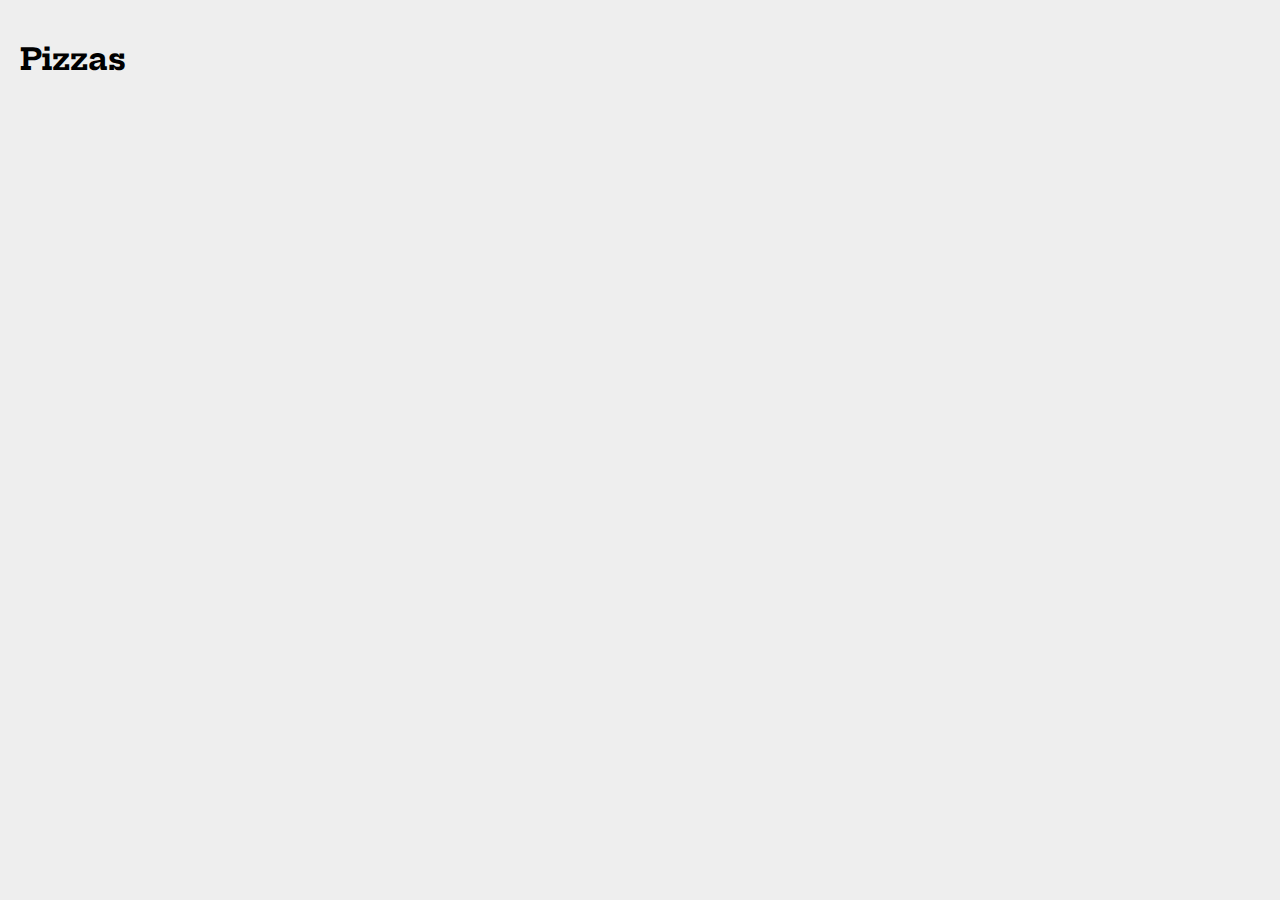
==== pizza/index.html @ 86b5ff42 "projeto pizza" ====
<!DOCTYPE html>
<html>
<head>
    <meta charset="utf-8" />
    <title>Curso de JavaScript</title>
    <link rel="stylesheet" href="style.css" />
    <meta name="viewport" content="width=device-width, initial-scale=1.0">
    <link href="https://fonts.googleapis.com/css?family=Hepta+Slab:400,700|Lato:400,700&display=swap" rel="stylesheet">
</head>
<body>
    <div class="models">
        <div class="pizza-item">
            <a href="">
                <div class="pizza-item--img"><img src="" /></div>
                <div class="pizza-item--add">+</div>
            </a>
            <div class="pizza-item--price">R$ --</div>
            <div class="pizza-item--name">--</div>
            <div class="pizza-item--desc">--</div>
        </div>
        <div class="cart--item">
            <img src="" />
            <div class="cart--item-nome">--</div>
            <div class="cart--item--qtarea">
                <button class="cart--item-qtmenos">-</button>
                <div class="cart--item--qt">1</div>
                <button class="cart--item-qtmais">+</button>
            </div>
        </div>
    </div>
    <header>
        <div class="menu-openner"><span>0</span>🛒</div>
    </header>
    <main>
        <h1>Pizzas</h1>
        <div class="pizza-area"></div>
    </main>
    <aside>
        <div class="cart--area">
            <div class="menu-closer">❌</div>
            <h1>Suas Pizzas</h1>
            <div class="cart"></div>
            <div class="cart--details">
                <div class="cart--totalitem subtotal">
                    <span>Subtotal</span>
                    <span>R$ --</span>
                </div>
                <div class="cart--totalitem desconto">
                    <span>Desconto (-10%)</span>
                    <span>R$ --</span>
                </div>
                <div class="cart--totalitem total big">
                    <span>Total</span>
                    <span>R$ --</span>
                </div>
                <div class="cart--finalizar">Finalizar a compra</div>
            </div>
        </div>
    </aside>
    <div class="pizzaWindowArea">
        <div class="pizzaWindowBody">
            <div class="pizzaInfo--cancelMobileButton">Voltar</div>
            <div class="pizzaBig">
                <img src="" />
            </div>
            <div class="pizzaInfo">
                <h1>--</h1>
                <div class="pizzaInfo--desc">--</div>
                <div class="pizzaInfo--sizearea">
                    <div class="pizzaInfo--sector">Tamanho</div>
                    <div class="pizzaInfo--sizes">
                        <div data-key="0" class="pizzaInfo--size">PEQUENA <span>--</span></div>
                        <div data-key="1" class="pizzaInfo--size">MÉDIO <span>--</span></div>
                        <div data-key="2" class="pizzaInfo--size selected">GRANDE <span>--</span></div>
                    </div>
                </div>
                <div class="pizzaInfo--pricearea">
                    <div class="pizzaInfo--sector">Preço</div>
                    <div class="pizzaInfo--price">
                        <div class="pizzaInfo--actualPrice">R$ --</div>
                        <div class="pizzaInfo--qtarea">
                            <button class="pizzaInfo--qtmenos">-</button>
                            <div class="pizzaInfo--qt">1</div>
                            <button class="pizzaInfo--qtmais">+</button>
                        </div>
                    </div>
                </div>
                <div class="pizzaInfo--addButton">Adicionar ao carrinho</div>
                <div class="pizzaInfo--cancelButton">Cancelar</div>
            </div>
        </div>
    </div>

    <script type="text/javascript" src="pizzas.js"></script>
    <script type="text/javascript" src="script.js"></script>
</body>
</html>
---- pizza/style.css ----
* {
    box-sizing: border-box;
}
body {
    background-color:#EEE;
    font-family:'Lato',Helvetica,Arial;
    font-size:15px;
    display:flex;
    margin:0;
    min-height:100vh;
}
.models {
    display:none;
}

header {
    position: fixed;
    left:0;
    top:0;
    right:0;
    height:60px;
    background-color:#399ade;
    display:none;
    justify-content: flex-end;
    align-items: center;
}
.menu-openner {
    margin-right: 15px;
    font-size: 26px;
    background-color: #a9dcff;
    padding: 5px 20px;
    border-radius: 5px;
}
.menu-openner span {
    margin-right:10px;
}
.menu-closer {
    width:32px;
    height:32px;
    display:none;
    font-size: 30px;
}

aside {
    background-color:#9ccbe6;
    width:0vw;
    font-family:'Hepta Slab', Helvetica, Arial;
    transition:all ease .2s;
    overflow-x:hidden;
}
aside.show {
    width:30vw;
}
.cart--area {
    padding:20px;
}
main {
    flex:1;
    padding:20px;
}
h1 {
    font-family:'Hepta Slab', Helvetica, Arial;
}
.pizza-area {
    display:grid;
    grid-template-columns: repeat(3, 1fr);
}
.pizza-item {
    text-align: center;
    max-width:250px;
    font-family:'Hepta Slab', Helvetica, Arial;
    margin:0 auto 50px auto;
}
.pizza-item a {
    display:flex;
    flex-direction: column;
    align-items:center;
    text-decoration: none;
}
.pizza-item--img {
    width:200px;
    height:200px;
    background-color:#EEE;
    border-radius:100px;
    box-shadow:0px 10px 50px rgba(0, 0, 0, 0.2);
}
.pizza-item--img img {
    width:100%;
    height:auto;
}
.pizza-item--add {
    width:50px;
    height:50px;
    line-height:50px;
    border-radius:25px;
    background-color:#388bc5;
    text-align:center;
    color:#FFF;
    font-size:22px;
    cursor:pointer;
    margin-top:-25px;
    transition:all ease .2s;
}
.pizza-item a:hover .pizza-item--add {
    background-color:#244c88;
}
.pizza-item--price {
    font-size:15px;
    color:#333;
    margin-top:5px;
}
.pizza-item--name {
    font-size:20px;
    font-weight: bold;
    color:#000;
    margin-top:5px;
}
.pizza-item--desc {
    font-size:13px;
    color:#555;
    margin-top:10px;
}

.pizzaWindowArea {
    position:fixed;
    left:0;
    top:0;
    bottom:0;
    right:0;
    background-color:rgba(255, 255, 255, 0.5);
    display:none;
    transition: all ease .5s;
    justify-content: center;
    align-items: center;
    overflow-y:auto;
}
.pizzaWindowBody {
    width:900px;
    background-color:#FFF;
    border-radius:10px;
    box-shadow:0px 0px 15px #999;
    display:flex;
    margin:20px 0px;
}
.pizzaBig {
    flex:1;
    display:flex;
    justify-content: center;
    align-items: center;
}
.pizzaBig--back {
    position:absolute;
    width:30px;
    height:30px;
    background-color:#000;
}
.pizzaBig img {
    height:400px;
    width:auto;
}
.pizzaInfo {
    flex:1;
    font-family:'Hepta Slab', Helvetica, Arial;
    padding-bottom:50px;
}
.pizzaInfo h1 {
    margin-top:50px;
}
.pizzaInfo .pizzaInfo--desc {
    font-size:15px;
    color:#999;
    margin-top:10px;
    font-family:'Lato',Helvetica,Arial;
}
.pizzaInfo--sector {
    color:#CCC;
    text-transform: uppercase;
    font-size:14px;
    margin-top:30px;
    margin-bottom:10px;
}
.pizzaInfo--sizes {
    display:inline-flex;
    border-radius:10px;
    overflow:hidden;
}
.pizzaInfo--size {
    padding:10px 15px;
    color:#000;
    background-color:#EEE;
    font-size:13px;
    font-weight: bold;
    cursor:pointer;
}
.pizzaInfo--size:hover {
    background-color:#CCC;
}
.pizzaInfo--size.selected {
    background-color:#399ade;
    color:#FFF;
}
.pizzaInfo--size.selected span {
    color:#D6D6D6;
}
.pizzaInfo--size span {
    font-size:12px;
    color:#999;
    font-weight: normal;
}
.pizzaInfo--price {
    display:flex;
    align-items:center;
}
.pizzaInfo--actualPrice {
    font-size:28px;
    margin-right:30px;
}
.pizzaInfo--qtarea {
    display:inline-flex;
    background-color:#EEE;
    border-radius:10px;
    height:30px;
}
.pizzaInfo--qtarea button {
    border:0;
    background-color:transparent;
    font-size:17px;
    outline:0;
    cursor:pointer;
    padding:0px 10px;
    color:#333;
}
.pizzaInfo--qt {
    line-height: 30px;
    font-size: 12px;
    font-weight: bold;
    padding: 0px 5px;
    color:#000;
}
.pizzaInfo--addButton {
    margin-top:30px;
    padding:20px 30px;
    border-radius:20px;
    background-color:#48d05f;
    color:#FFF;
    display:inline-block;
    cursor:pointer;
    margin-right:30px;
}
.pizzaInfo--addButton:hover {
    background-color:#32a345;
}
.pizzaInfo--cancelButton {
    display:inline-block;
    cursor:pointer;
}
.pizzaInfo--cancelMobileButton {
    display:none;
    height:40px;
    text-align:center;
    line-height: 40px;
    margin-bottom:30px;
}
.cart {
    margin-bottom:20px;
}
.cart--item {
    display:flex;
    align-items:center;
    margin:10px 0;
}
.cart--item img {
    width:40px;
    height:40px;
    margin-right:20px;
}
.cart--item-nome {
    flex:1;
}
.cart--item--qtarea {
    display:inline-flex;
    background-color:#EEE;
    border-radius:10px;
    height:30px;
}
.cart--item--qtarea button {
    border:0;
    background-color:transparent;
    font-size:17px;
    outline:0;
    cursor:pointer;
    padding:0px 10px;
    color:#333;
}
.cart--item--qt {
    line-height: 30px;
    font-size: 12px;
    font-weight: bold;
    padding: 0px 5px;
    color:#000;
}
.cart--totalitem {
    padding:15px 0;
    border-top:1px solid #79b9dd;
    color:#315970;
    display:flex;
    justify-content: space-between;
    font-size:15px;
}
.cart--totalitem span:first-child {
    font-weight: bold;
}
.cart--totalitem.big {
    font-size:20px;
    color:#000;
    font-weight: bold;
}
.cart--finalizar {
    padding:20px 30px;
    border-radius:20px;
    background-color:#48d05f;
    color:#FFF;
    cursor:pointer;
    text-align:center;
    margin-top:20px;
    border:2px solid #63f77c;
    transition: all ease .2s;
}
.cart--finalizar:hover {
    background-color:#35af4a;
}

@media (max-width:1000px) {
    .pizza-area {
        grid-template-columns: repeat(2, 1fr);
    }
}

@media (max-width:840px) {
    body {
        flex-direction: column;
    }
    .pizza-area {
        display:block;
    }
    .pizza-item {
        max-width:100%;
    }
    header {
        display:flex;
    }
    main {
        padding-top:60px;
    }

    aside {
        width:auto;
        position:fixed;
        left:100vw;
        right:0;
        top:0;
        bottom:0;
        transition: all ease .2s;
    }
    aside.show {
        width:auto;
    }
    .cart--area {
        width:100vw;
    }

    .menu-closer {
        display:block;
    }

    .pizzaWindowArea {
        justify-content:flex-start;
        align-items: flex-start;
    }

    .pizzaWindowBody {
        width:100vw;
        display:block;
        padding:20px;
        border-radius:0;
        box-shadow:none;
        margin:0;
    }

    .pizzaBig img {
        width: 75%;
        height: auto;
    }

    .pizzaInfo h1 {
        margin-top:20px;
    }

    .pizzaInfo--qtarea {
        height:60px;
    }
    .pizzaInfo--qtarea button {
        font-size:25px;
        padding:0px 25px;
    }
    .pizzaInfo--qt {
        line-height: 60px;
        font-size:20px;
    }
    .pizzaInfo--addButton {
        font-size:20px;
        display:block;
        text-align:center;
        margin:30px auto;
    }

    .pizzaInfo--cancelButton {
        display:none;
    }
    .pizzaInfo--cancelMobileButton {
        display:block;
    }
}
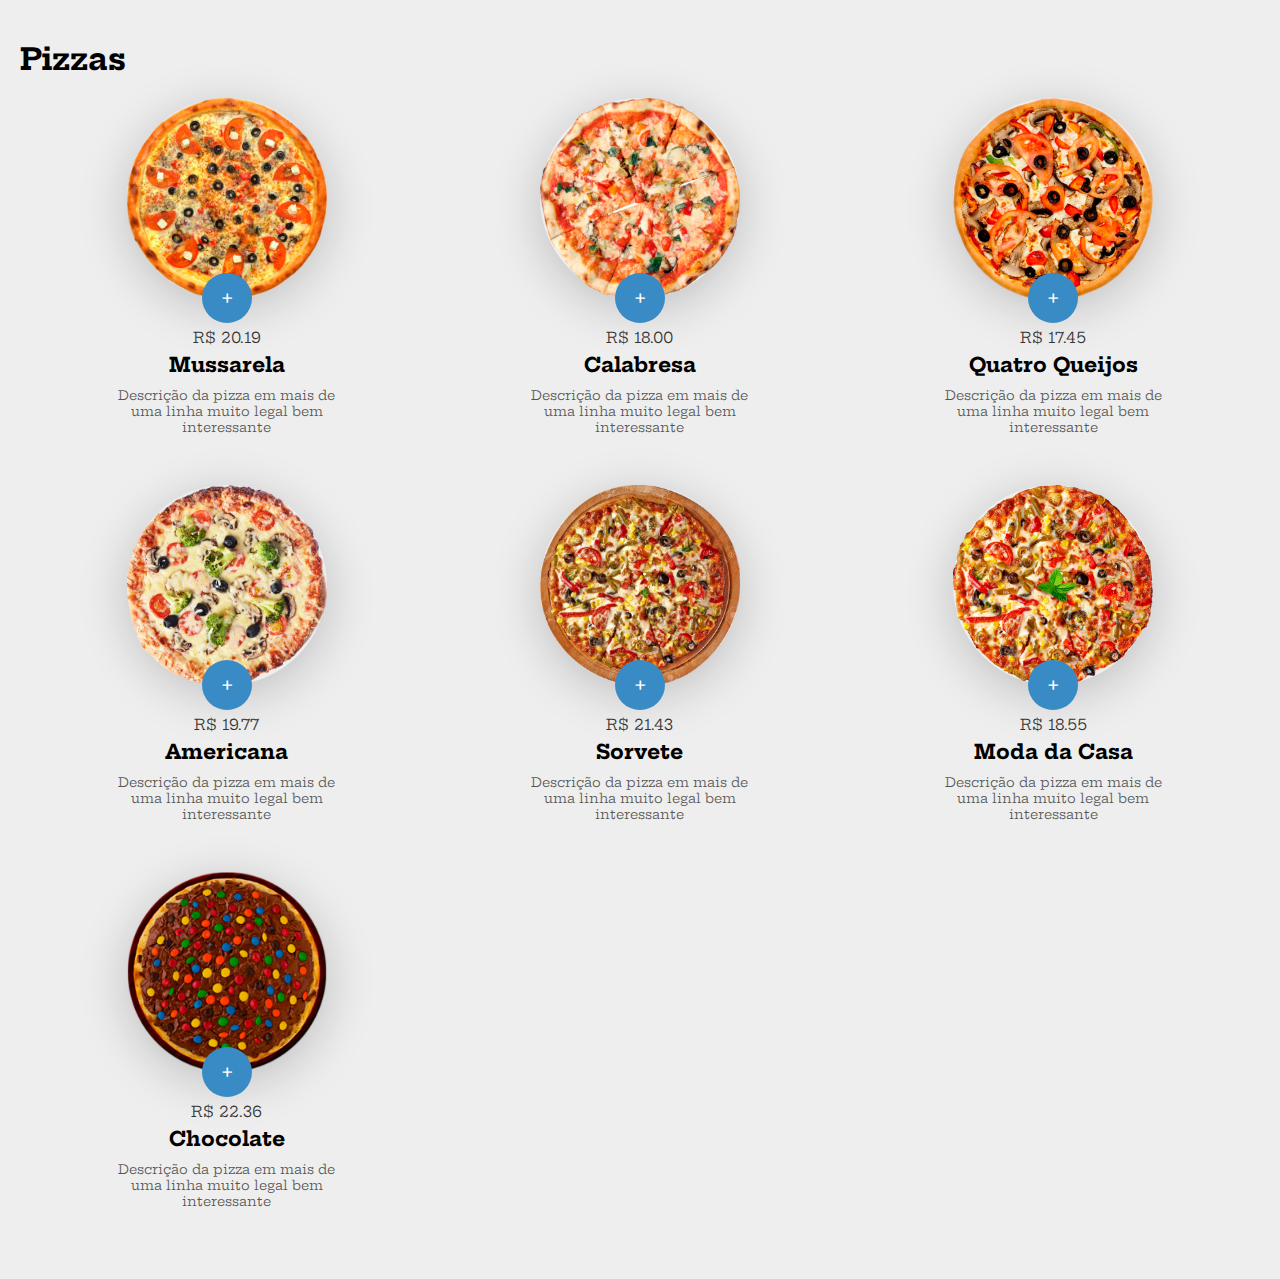
==== commit b4b76fe8: "Criando ação do botão fechar" ====
--- a/pizza/index.html
+++ b/pizza/index.html
@@ -59,7 +59,7 @@
     </aside>
     <div class="pizzaWindowArea">
         <div class="pizzaWindowBody">
-            <div class="pizzaInfo--cancelMobileButton">Voltar</div>
+            <div onclick="closeModal()" class="pizzaInfo--cancelMobileButton">Voltar</div>
             <div class="pizzaBig">
                 <img src="" />
             </div>
@@ -86,7 +86,7 @@
                     </div>
                 </div>
                 <div class="pizzaInfo--addButton">Adicionar ao carrinho</div>
-                <div class="pizzaInfo--cancelButton">Cancelar</div>
+                <div onclick="closeModal()" class="pizzaInfo--cancelButton">Cancelar</div>
             </div>
         </div>
     </div>
